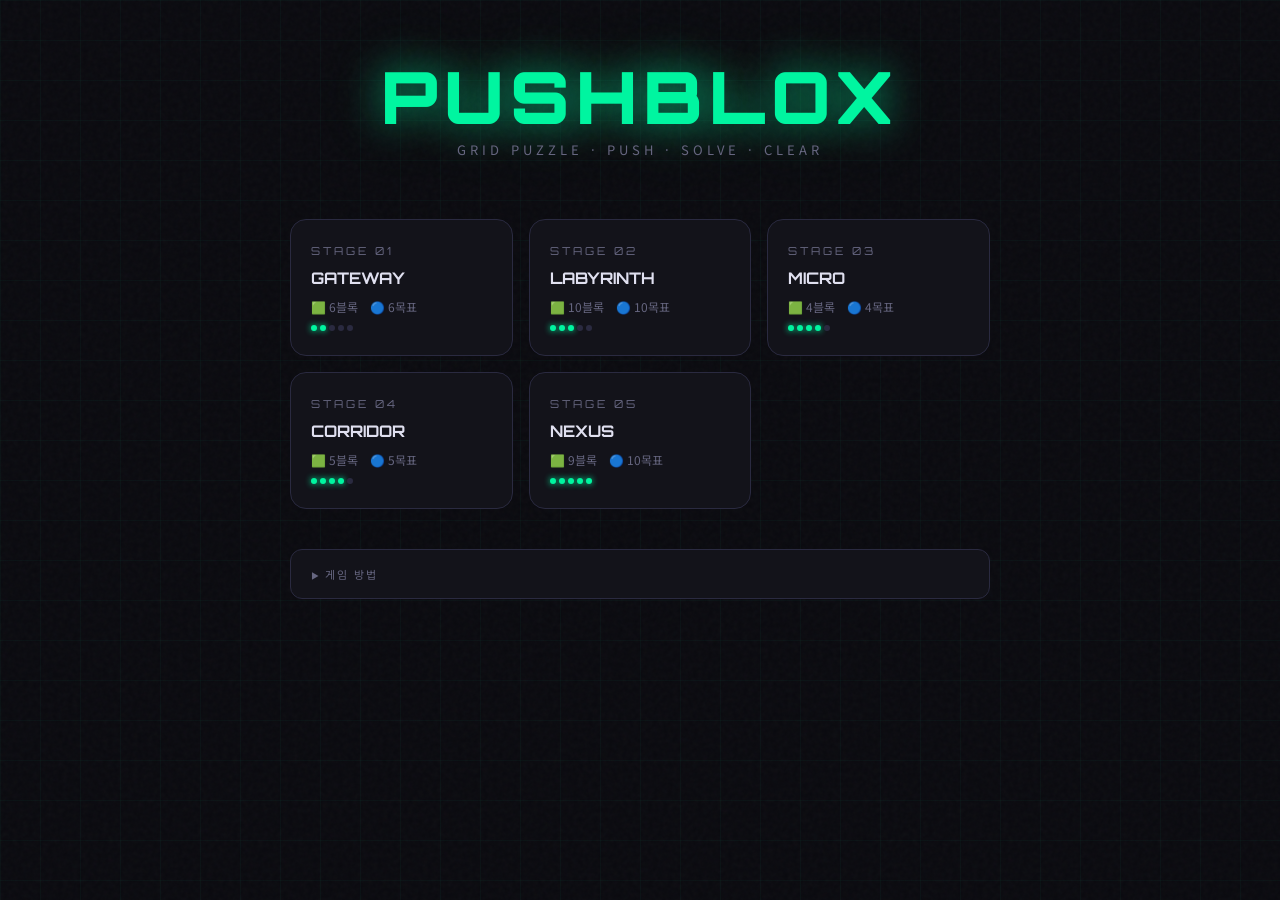
==== index.html @ e84e03a0 "feat: add stage, script, css" ====
<!DOCTYPE html>
<html lang="ko">
<head>
  <meta charset="UTF-8" />
  <meta name="viewport" content="width=device-width, initial-scale=1.0" />
  <meta name="description" content="PushBlox - HTML5 격자 퍼즐 게임. 빨간 공을 조종해 초록 블록을 파란 칸에 올려놓아라." />
  <title>PushBlox — Grid Puzzle</title>
  <link rel="stylesheet" href="css/style.css" />
</head>
<body>
<div class="page">

  <!-- Hero -->
  <section class="hero">
    <div class="hero-logo">PUSHBLOX</div>
    <div class="hero-tagline">Grid Puzzle · Push · Solve · Clear</div>
  </section>

  <!-- Stage cards -->
  <div class="stage-grid" id="stageGrid">

    <a href="stages/stage1.html" class="stage-card">
      <div class="cleared-badge" data-stage="1"></div>
      <div class="stage-card-num">STAGE 01</div>
      <div class="stage-card-name">GATEWAY</div>
      <div class="stage-card-info">
        <span>🟩 6블록</span>
        <span>🔵 6목표</span>
      </div>
      <div class="difficulty">
        <div class="dot on"></div><div class="dot on"></div>
        <div class="dot"></div><div class="dot"></div><div class="dot"></div>
      </div>
    </a>

    <a href="stages/stage2.html" class="stage-card">
      <div class="cleared-badge" data-stage="2"></div>
      <div class="stage-card-num">STAGE 02</div>
      <div class="stage-card-name">LABYRINTH</div>
      <div class="stage-card-info">
        <span>🟩 10블록</span>
        <span>🔵 10목표</span>
      </div>
      <div class="difficulty">
        <div class="dot on"></div><div class="dot on"></div><div class="dot on"></div>
        <div class="dot"></div><div class="dot"></div>
      </div>
    </a>

    <a href="stages/stage3.html" class="stage-card">
      <div class="cleared-badge" data-stage="3"></div>
      <div class="stage-card-num">STAGE 03</div>
      <div class="stage-card-name">MICRO</div>
      <div class="stage-card-info">
        <span>🟩 4블록</span>
        <span>🔵 4목표</span>
      </div>
      <div class="difficulty">
        <div class="dot on"></div><div class="dot on"></div><div class="dot on"></div>
        <div class="dot on"></div><div class="dot"></div>
      </div>
    </a>

    <a href="stages/stage4.html" class="stage-card">
      <div class="cleared-badge" data-stage="4"></div>
      <div class="stage-card-num">STAGE 04</div>
      <div class="stage-card-name">CORRIDOR</div>
      <div class="stage-card-info">
        <span>🟩 5블록</span>
        <span>🔵 5목표</span>
      </div>
      <div class="difficulty">
        <div class="dot on"></div><div class="dot on"></div><div class="dot on"></div>
        <div class="dot on"></div><div class="dot"></div>
      </div>
    </a>

    <a href="stages/stage5.html" class="stage-card">
      <div class="cleared-badge" data-stage="5"></div>
      <div class="stage-card-num">STAGE 05</div>
      <div class="stage-card-name">NEXUS</div>
      <div class="stage-card-info">
        <span>🟩 9블록</span>
        <span>🔵 10목표</span>
      </div>
      <div class="difficulty">
        <div class="dot on"></div><div class="dot on"></div><div class="dot on"></div>
        <div class="dot on"></div><div class="dot on"></div>
      </div>
    </a>

  </div>

  <!-- How to play -->
  <details class="instructions" style="width:100%;max-width:700px;margin-bottom:20px;">
    <summary>게임 방법</summary>
    <ol>
      <li><span class="r">빨간 공</span>을 방향키 (또는 화면 D패드, 스와이프)로 움직인다.</li>
      <li><span class="r">빨간 공</span>이 <span class="g">초록 블록</span>에 닿으면 밀린다.</li>
      <li>모든 <span class="g">초록 블록</span>을 <span class="b">파란 칸</span> 위에 올려놓으면 클리어!</li>
      <li><span class="g">초록 블록</span>은 <span class="w">흰 벽</span>이나 다른 블록으로는 이동 불가.</li>
      <li>키보드: <strong>↑↓←→</strong> 또는 <strong>WASD</strong> / 리셋: <strong>R</strong></li>
    </ol>
  </details>

</div>

<script src="js/game.js"></script>
<script>
  document.addEventListener('DOMContentLoaded', loadClearedBadges);
</script>
</body>
</html>
---- css/style.css ----
@import url('https://fonts.googleapis.com/css2?family=Orbitron:wght@400;700;900&family=Noto+Sans+KR:wght@300;400;700&display=swap');

/* ── CSS Variables ── */
:root {
  --bg:        #0a0a0f;
  --surface:   #13131a;
  --surface2:  #1c1c28;
  --border:    #2a2a40;
  --accent:    #00f5a0;
  --accent2:   #00d4ff;
  --red:       #ff3366;
  --blue:      #1a6cff;
  --green:     #00c853;
  --white-cell:#e8e8f0;
  --text:      #e0e0f0;
  --text-dim:  #666680;
  --glow:      0 0 20px rgba(0,245,160,0.4);
  --glow-red:  0 0 20px rgba(255,51,102,0.5);
  --glow-blue: 0 0 20px rgba(26,108,255,0.5);
}

/* ── Reset ── */
*, *::before, *::after { box-sizing: border-box; margin: 0; padding: 0; }

html { scroll-behavior: smooth; }

body {
  background-color: var(--bg);
  color: var(--text);
  font-family: 'Noto Sans KR', sans-serif;
  min-height: 100vh;
  overflow-x: hidden;
}

/* ── Noise texture overlay ── */
body::before {
  content: '';
  position: fixed;
  inset: 0;
  background-image: url("data:image/svg+xml,%3Csvg viewBox='0 0 200 200' xmlns='http://www.w3.org/2000/svg'%3E%3Cfilter id='n'%3E%3CfeTurbulence type='fractalNoise' baseFrequency='0.9' numOctaves='4' stitchTiles='stitch'/%3E%3C/filter%3E%3Crect width='100%25' height='100%25' filter='url(%23n)' opacity='0.03'/%3E%3C/svg%3E");
  pointer-events: none;
  z-index: 0;
}

/* ── Grid bg lines ── */
body::after {
  content: '';
  position: fixed;
  inset: 0;
  background-image:
    linear-gradient(rgba(0,245,160,0.03) 1px, transparent 1px),
    linear-gradient(90deg, rgba(0,245,160,0.03) 1px, transparent 1px);
  background-size: 40px 40px;
  pointer-events: none;
  z-index: 0;
}

/* ── Page wrapper ── */
.page {
  position: relative;
  z-index: 1;
  display: flex;
  flex-direction: column;
  align-items: center;
  min-height: 100vh;
  padding: 20px 16px 40px;
}

/* ── Header ── */
.game-header {
  width: 100%;
  max-width: 700px;
  display: flex;
  align-items: center;
  justify-content: space-between;
  padding: 16px 0 24px;
  border-bottom: 1px solid var(--border);
  margin-bottom: 24px;
}

.logo-link {
  text-decoration: none;
  display: flex;
  flex-direction: column;
  gap: 2px;
}

.logo-title {
  font-family: 'Orbitron', monospace;
  font-size: 22px;
  font-weight: 900;
  letter-spacing: 3px;
  color: var(--accent);
  text-shadow: var(--glow);
  line-height: 1;
}

.logo-sub {
  font-size: 10px;
  letter-spacing: 4px;
  color: var(--text-dim);
  text-transform: uppercase;
}

.stage-badge {
  font-family: 'Orbitron', monospace;
  font-size: 11px;
  font-weight: 700;
  letter-spacing: 2px;
  color: var(--accent2);
  background: rgba(0,212,255,0.08);
  border: 1px solid rgba(0,212,255,0.25);
  padding: 6px 14px;
  border-radius: 20px;
}

/* ── Stats bar ── */
.stats-bar {
  display: flex;
  gap: 16px;
  margin-bottom: 20px;
  width: 100%;
  max-width: 700px;
}

.stat-box {
  flex: 1;
  background: var(--surface);
  border: 1px solid var(--border);
  border-radius: 10px;
  padding: 10px 14px;
  display: flex;
  flex-direction: column;
  gap: 2px;
}

.stat-label {
  font-size: 9px;
  letter-spacing: 2px;
  text-transform: uppercase;
  color: var(--text-dim);
}

.stat-value {
  font-family: 'Orbitron', monospace;
  font-size: 22px;
  font-weight: 700;
  color: var(--accent);
  line-height: 1;
}

/* ── Grid wrapper ── */
.grid-wrapper {
  background: var(--surface);
  border: 1px solid var(--border);
  border-radius: 16px;
  padding: 16px;
  box-shadow: 0 0 60px rgba(0,0,0,0.6), inset 0 1px 0 rgba(255,255,255,0.04);
  margin-bottom: 20px;
}

/* ── Game Grid ── */
.grid-game {
  display: grid;
  position: relative;
  border-radius: 8px;
  overflow: hidden;
  gap: 1px;
  background: var(--border);
}

/* ── Cells ── */
.cell {
  background-color: var(--bg);
  position: relative;
  transition: background-color 0.1s;
}

.cell.white {
  background-color: var(--white-cell);
  background-image: linear-gradient(135deg, #d0d0e0 0%, var(--white-cell) 100%);
}

.cell.blue {
  background-color: #0d2a66;
  background-image: radial-gradient(circle at center, #1a6cff44, #0a1a44);
  box-shadow: inset 0 0 12px rgba(26,108,255,0.4);
}

.cell.blue::after {
  content: '';
  position: absolute;
  inset: 3px;
  border: 1px dashed rgba(26,108,255,0.5);
  border-radius: 3px;
  pointer-events: none;
}

/* ── Green block ── */
.custom-content {
  position: absolute;
  top: 50%;
  left: 50%;
  transform: translate(-50%, -50%);
  background: linear-gradient(135deg, #00e676, #00c853);
  width: 70%;
  height: 70%;
  cursor: pointer;
  border-radius: 6px;
  box-shadow: 0 2px 8px rgba(0,200,83,0.4), inset 0 1px 0 rgba(255,255,255,0.3);
  transition: transform 0.12s cubic-bezier(0.34,1.56,0.64,1), box-shadow 0.12s;
  z-index: 1;
}

.custom-content::before {
  content: '';
  position: absolute;
  top: 3px; left: 3px; right: 3px;
  height: 40%;
  background: rgba(255,255,255,0.15);
  border-radius: 3px 3px 0 0;
}

/* Green on blue = glowing */
.cell.blue .custom-content {
  background: linear-gradient(135deg, #00f5a0, #00c853);
  box-shadow: 0 0 16px rgba(0,245,160,0.7), inset 0 1px 0 rgba(255,255,255,0.4);
  animation: pulse-green 1.5s ease-in-out infinite;
}

@keyframes pulse-green {
  0%, 100% { box-shadow: 0 0 16px rgba(0,245,160,0.7), inset 0 1px 0 rgba(255,255,255,0.4); }
  50%       { box-shadow: 0 0 28px rgba(0,245,160,0.95), inset 0 1px 0 rgba(255,255,255,0.4); }
}

/* ── Red ball ── */
.red-ball {
  position: absolute;
  top: 50%;
  left: 50%;
  transform: translate(-50%, -50%);
  background: radial-gradient(circle at 35% 35%, #ff7096, #ff3366 60%, #cc0033);
  width: 70%;
  height: 70%;
  cursor: pointer;
  z-index: 2;
  border-radius: 50%;
  box-shadow: 0 2px 12px rgba(255,51,102,0.6), inset 0 -2px 4px rgba(0,0,0,0.3);
  transition: transform 0.12s cubic-bezier(0.34,1.56,0.64,1);
}

.red-ball::after {
  content: '';
  position: absolute;
  top: 15%; left: 20%;
  width: 30%; height: 25%;
  background: rgba(255,255,255,0.35);
  border-radius: 50%;
  filter: blur(2px);
}

/* ── Controls ── */
.controls-section {
  width: 100%;
  max-width: 700px;
  display: flex;
  align-items: center;
  justify-content: space-between;
  gap: 16px;
  margin-bottom: 20px;
}

.dpad {
  display: grid;
  grid-template-areas:
    '. up .'
    'left . right'
    '. down .';
  grid-template-columns: repeat(3, 44px);
  grid-template-rows: repeat(3, 44px);
  gap: 4px;
}

.dpad-btn {
  border: none;
  border-radius: 8px;
  background: var(--surface2);
  border: 1px solid var(--border);
  color: var(--text);
  font-size: 18px;
  cursor: pointer;
  display: flex;
  align-items: center;
  justify-content: center;
  transition: background 0.1s, transform 0.1s, box-shadow 0.1s;
  -webkit-tap-highlight-color: transparent;
  user-select: none;
}

.dpad-btn:hover  { background: var(--surface2); border-color: var(--accent); color: var(--accent); }
.dpad-btn:active { transform: scale(0.9); box-shadow: none; }
.dpad-btn[data-dir="up"]    { grid-area: up; }
.dpad-btn[data-dir="down"]  { grid-area: down; }
.dpad-btn[data-dir="left"]  { grid-area: left; }
.dpad-btn[data-dir="right"] { grid-area: right; }

.action-btns {
  display: flex;
  flex-direction: column;
  gap: 10px;
}

.btn {
  font-family: 'Orbitron', monospace;
  font-size: 10px;
  letter-spacing: 2px;
  font-weight: 700;
  border: none;
  border-radius: 8px;
  padding: 10px 20px;
  cursor: pointer;
  transition: all 0.15s;
  text-transform: uppercase;
  -webkit-tap-highlight-color: transparent;
}

.btn-reset {
  background: rgba(255,51,102,0.12);
  border: 1px solid rgba(255,51,102,0.35);
  color: var(--red);
}
.btn-reset:hover { background: rgba(255,51,102,0.22); box-shadow: var(--glow-red); }

.btn-hint {
  background: rgba(0,212,255,0.08);
  border: 1px solid rgba(0,212,255,0.25);
  color: var(--accent2);
}
.btn-hint:hover { background: rgba(0,212,255,0.16); box-shadow: var(--glow-blue); }

/* ── Instructions ── */
.instructions {
  width: 100%;
  max-width: 700px;
  background: var(--surface);
  border: 1px solid var(--border);
  border-radius: 12px;
  padding: 16px 20px;
  margin-bottom: 20px;
}

.instructions summary {
  font-size: 11px;
  letter-spacing: 2px;
  text-transform: uppercase;
  color: var(--text-dim);
  cursor: pointer;
  user-select: none;
  list-style: none;
}

.instructions summary::before { content: '▶ '; font-size: 8px; }
details[open] summary::before { content: '▼ '; }

.instructions ol {
  margin-top: 12px;
  padding-left: 20px;
  display: flex;
  flex-direction: column;
  gap: 8px;
}

.instructions li { font-size: 13px; line-height: 1.5; color: var(--text-dim); }
.instructions li .g { color: var(--green);  font-weight: 700; }
.instructions li .b { color: var(--blue);   font-weight: 700; }
.instructions li .r { color: var(--red);    font-weight: 700; }
.instructions li .w { color: var(--white-cell); font-weight: 700; }

/* ── Stage nav ── */
.stage-nav {
  width: 100%;
  max-width: 700px;
  display: flex;
  gap: 10px;
  flex-wrap: wrap;
}

.stage-link {
  flex: 1;
  min-width: 120px;
  text-decoration: none;
  font-family: 'Orbitron', monospace;
  font-size: 10px;
  letter-spacing: 2px;
  font-weight: 700;
  text-align: center;
  padding: 12px 16px;
  border-radius: 10px;
  background: var(--surface);
  border: 1px solid var(--border);
  color: var(--text-dim);
  transition: all 0.2s;
  text-transform: uppercase;
}

.stage-link:hover {
  border-color: var(--accent);
  color: var(--accent);
  background: rgba(0,245,160,0.06);
  box-shadow: var(--glow);
}

.stage-link.active {
  border-color: var(--accent);
  color: var(--accent);
  background: rgba(0,245,160,0.08);
}

/* ── Clear overlay ── */
.clear-overlay {
  display: none;
  position: fixed;
  inset: 0;
  background: rgba(0,0,0,0.85);
  z-index: 100;
  align-items: center;
  justify-content: center;
  flex-direction: column;
  gap: 24px;
  backdrop-filter: blur(8px);
}

.clear-overlay.show { display: flex; animation: fadeIn 0.4s ease; }

@keyframes fadeIn { from { opacity: 0; } to { opacity: 1; } }

.clear-card {
  background: var(--surface);
  border: 1px solid var(--accent);
  border-radius: 20px;
  padding: 40px 60px;
  text-align: center;
  box-shadow: 0 0 60px rgba(0,245,160,0.3);
  display: flex;
  flex-direction: column;
  align-items: center;
  gap: 16px;
}

.clear-emoji { font-size: 56px; animation: bounce 0.6s ease infinite alternate; }
@keyframes bounce { from { transform: translateY(0); } to { transform: translateY(-12px); } }

.clear-title {
  font-family: 'Orbitron', monospace;
  font-size: 28px;
  font-weight: 900;
  color: var(--accent);
  text-shadow: var(--glow);
  letter-spacing: 4px;
}

.clear-moves {
  font-size: 14px;
  color: var(--text-dim);
  letter-spacing: 1px;
}

.clear-moves span {
  color: var(--accent2);
  font-weight: 700;
  font-family: 'Orbitron', monospace;
}

.clear-btns { display: flex; gap: 12px; margin-top: 8px; }

.btn-next {
  background: linear-gradient(135deg, var(--accent), var(--accent2));
  color: #000;
  font-family: 'Orbitron', monospace;
  font-size: 11px;
  letter-spacing: 2px;
  font-weight: 900;
  border: none;
  border-radius: 10px;
  padding: 14px 28px;
  cursor: pointer;
  transition: opacity 0.15s, transform 0.15s;
  text-decoration: none;
  display: inline-block;
}

.btn-next:hover { opacity: 0.85; transform: translateY(-2px); }

/* ── Index page specific ── */
.hero {
  width: 100%;
  max-width: 700px;
  padding: 40px 0 20px;
  text-align: center;
}

.hero-logo {
  font-family: 'Orbitron', monospace;
  font-size: clamp(40px, 8vw, 72px);
  font-weight: 900;
  letter-spacing: 6px;
  color: var(--accent);
  text-shadow: 0 0 40px rgba(0,245,160,0.6), 0 0 80px rgba(0,245,160,0.2);
  line-height: 1;
  margin-bottom: 8px;
}

.hero-tagline {
  font-size: 13px;
  letter-spacing: 4px;
  color: var(--text-dim);
  text-transform: uppercase;
  margin-bottom: 40px;
}

.stage-grid {
  width: 100%;
  max-width: 700px;
  display: grid;
  grid-template-columns: repeat(auto-fill, minmax(180px, 1fr));
  gap: 16px;
  margin-bottom: 40px;
}

.stage-card {
  text-decoration: none;
  background: var(--surface);
  border: 1px solid var(--border);
  border-radius: 16px;
  padding: 24px 20px;
  display: flex;
  flex-direction: column;
  gap: 10px;
  transition: all 0.2s;
  position: relative;
  overflow: hidden;
}

.stage-card::before {
  content: '';
  position: absolute;
  top: 0; left: 0; right: 0;
  height: 2px;
  background: linear-gradient(90deg, var(--accent), var(--accent2));
  transform: scaleX(0);
  transform-origin: left;
  transition: transform 0.3s;
}

.stage-card:hover { border-color: rgba(0,245,160,0.4); transform: translateY(-4px); box-shadow: 0 12px 40px rgba(0,0,0,0.4); }
.stage-card:hover::before { transform: scaleX(1); }

.stage-card-num {
  font-family: 'Orbitron', monospace;
  font-size: 11px;
  letter-spacing: 3px;
  color: var(--text-dim);
}

.stage-card-name {
  font-family: 'Orbitron', monospace;
  font-size: 16px;
  font-weight: 700;
  color: var(--text);
}

.stage-card-info {
  font-size: 12px;
  color: var(--text-dim);
  display: flex;
  gap: 12px;
}

.stage-card-info span { display: flex; align-items: center; gap: 4px; }

.difficulty {
  display: flex;
  gap: 3px;
}

.dot {
  width: 6px; height: 6px;
  border-radius: 50%;
  background: var(--border);
}

.dot.on { background: var(--accent); box-shadow: 0 0 6px var(--accent); }

.cleared-badge {
  position: absolute;
  top: 12px; right: 12px;
  font-size: 16px;
}

/* ── Canvas progress ── */
#progressCanvas {
  position: absolute;
  top: 0; left: 0;
  pointer-events: none;
  border-radius: 12px;
  opacity: 0.15;
}

/* ── Swipe hint ── */
.swipe-hint {
  font-size: 11px;
  letter-spacing: 2px;
  color: var(--text-dim);
  text-align: center;
  margin-top: 8px;
}

/* ── Responsive ── */
@media (max-width: 600px) {
  .grid-wrapper { padding: 10px; }
  .controls-section { justify-content: center; }
  .action-btns { flex-direction: row; flex-wrap: wrap; }
  .stats-bar { gap: 8px; }
  .stat-value { font-size: 18px; }
}

@media (hover: none) {
  .dpad-btn:hover { background: var(--surface2); border-color: var(--border); color: var(--text); }
}
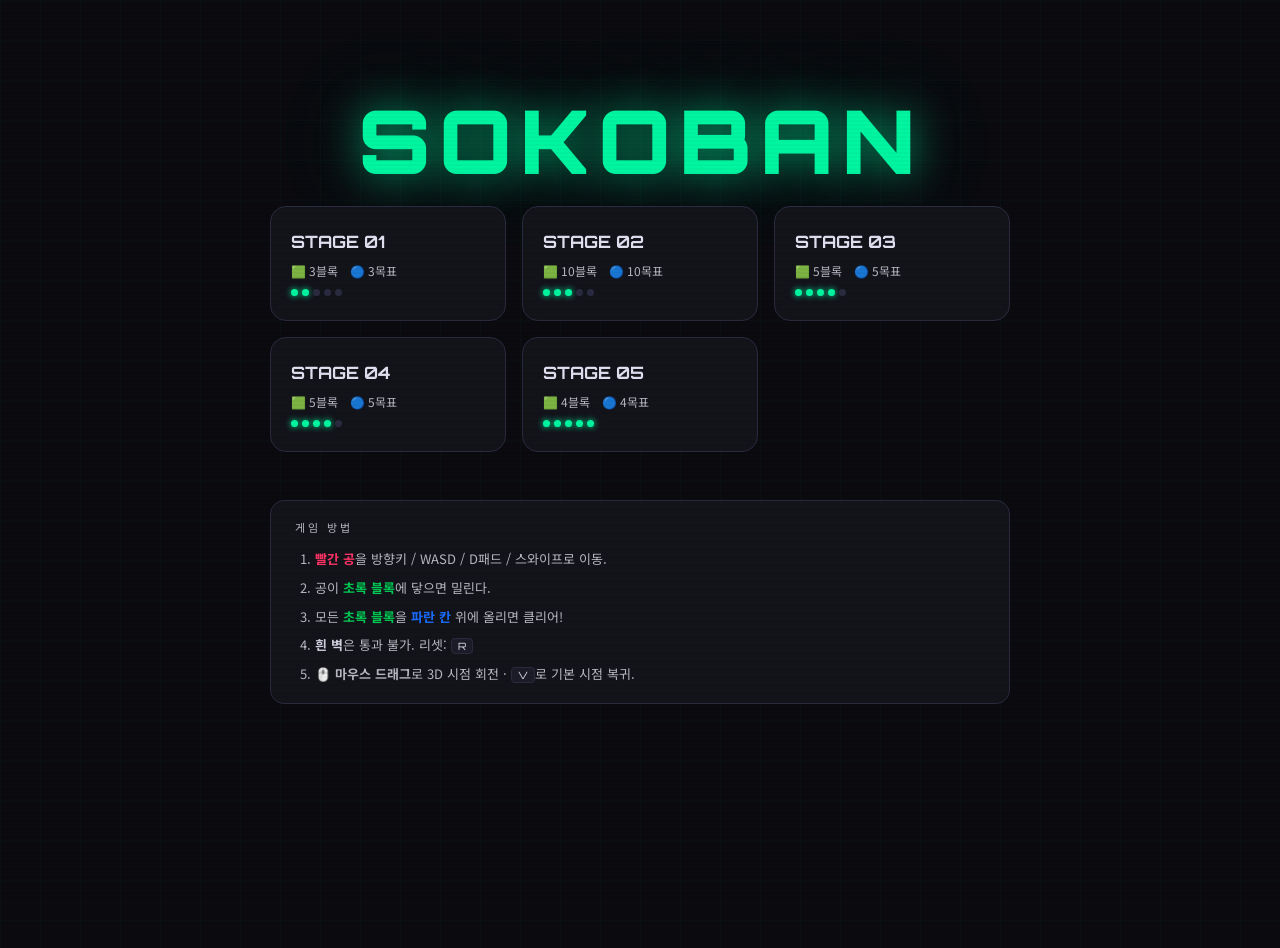
==== commit 6b62e2f8: "feat: map change, scale up/down" ====
--- a/index.html
+++ b/index.html
@@ -1,113 +1,123 @@
-<!DOCTYPE html>
+<!doctype html>
 <html lang="ko">
-<head>
-  <meta charset="UTF-8" />
-  <meta name="viewport" content="width=device-width, initial-scale=1.0" />
-  <meta name="description" content="PushBlox - HTML5 격자 퍼즐 게임. 빨간 공을 조종해 초록 블록을 파란 칸에 올려놓아라." />
-  <title>PushBlox — Grid Puzzle</title>
-  <link rel="stylesheet" href="css/style.css" />
-</head>
-<body>
-<div class="page">
+  <head>
+    <meta charset="UTF-8" />
+    <meta name="viewport" content="width=device-width, initial-scale=1.0" />
+    <meta
+      name="description"
+      content="SOKOBAN 3D — HTML5 Three.js 기반 3D 격자 퍼즐 게임"
+    />
+    <title>SOKOBAN 3D</title>
+    <link rel="stylesheet" href="css/base.css" />
+    <link rel="stylesheet" href="css/index.css" />
+  </head>
+  <body class="index-body">
+    <div class="index-page">
+      <div class="hero">SOKOBAN</div>
 
-  <!-- Hero -->
-  <section class="hero">
-    <div class="hero-logo">PUSHBLOX</div>
-    <div class="hero-tagline">Grid Puzzle · Push · Solve · Clear</div>
-  </section>
+      <div class="stage-grid">
+        <a href="stages/stage1.html" class="stage-card">
+          <div class="cleared-badge" data-stage="1"></div>
+          <div class="stage-card-num">STAGE 01</div>
+          <div class="stage-card-info">
+            <span>🟩 3블록</span><span>🔵 3목표</span>
+          </div>
+          <div class="difficulty">
+            <div class="dot on"></div>
+            <div class="dot on"></div>
+            <div class="dot"></div>
+            <div class="dot"></div>
+            <div class="dot"></div>
+          </div>
+        </a>
+        <a href="stages/stage2.html" class="stage-card">
+          <div class="cleared-badge" data-stage="2"></div>
+          <div class="stage-card-num">STAGE 02</div>
+          <div class="stage-card-info">
+            <span>🟩 10블록</span><span>🔵 10목표</span>
+          </div>
+          <div class="difficulty">
+            <div class="dot on"></div>
+            <div class="dot on"></div>
+            <div class="dot on"></div>
+            <div class="dot"></div>
+            <div class="dot"></div>
+          </div>
+        </a>
+        <a href="stages/stage3.html" class="stage-card">
+          <div class="cleared-badge" data-stage="3"></div>
+          <div class="stage-card-num">STAGE 03</div>
+          <div class="stage-card-info">
+            <span>🟩 5블록</span><span>🔵 5목표</span>
+          </div>
+          <div class="difficulty">
+            <div class="dot on"></div>
+            <div class="dot on"></div>
+            <div class="dot on"></div>
+            <div class="dot on"></div>
+            <div class="dot"></div>
+          </div>
+        </a>
+        <a href="stages/stage4.html" class="stage-card">
+          <div class="cleared-badge" data-stage="4"></div>
+          <div class="stage-card-num">STAGE 04</div>
+          <div class="stage-card-info">
+            <span>🟩 5블록</span><span>🔵 5목표</span>
+          </div>
+          <div class="difficulty">
+            <div class="dot on"></div>
+            <div class="dot on"></div>
+            <div class="dot on"></div>
+            <div class="dot on"></div>
+            <div class="dot"></div>
+          </div>
+        </a>
+        <a href="stages/stage5.html" class="stage-card">
+          <div class="cleared-badge" data-stage="5"></div>
+          <div class="stage-card-num">STAGE 05</div>
+          <div class="stage-card-info">
+            <span>🟩 4블록</span><span>🔵 4목표</span>
+          </div>
+          <div class="difficulty">
+            <div class="dot on"></div>
+            <div class="dot on"></div>
+            <div class="dot on"></div>
+            <div class="dot on"></div>
+            <div class="dot on"></div>
+          </div>
+        </a>
+      </div>
 
-  <!-- Stage cards -->
-  <div class="stage-grid" id="stageGrid">
-
-    <a href="stages/stage1.html" class="stage-card">
-      <div class="cleared-badge" data-stage="1"></div>
-      <div class="stage-card-num">STAGE 01</div>
-      <div class="stage-card-name">GATEWAY</div>
-      <div class="stage-card-info">
-        <span>🟩 6블록</span>
-        <span>🔵 6목표</span>
+      <div class="how-to-play">
+        <summary>게임 방법</summary>
+        <ol>
+          <li>
+            <span class="c-red">빨간 공</span>을 방향키 / WASD / D패드 /
+            스와이프로 이동.
+          </li>
+          <li>공이 <span class="c-green">초록 블록</span>에 닿으면 밀린다.</li>
+          <li>
+            모든 <span class="c-green">초록 블록</span>을
+            <span class="c-blue">파란 칸</span> 위에 올리면 클리어!
+          </li>
+          <li>
+            <span class="c-white">흰 벽</span>은 통과 불가. 리셋: <kbd>R</kbd>
+          </li>
+          <li>
+            🖱️ <strong>마우스 드래그</strong>로 3D 시점 회전 · <kbd>V</kbd>로
+            기본 시점 복귀.
+          </li>
+        </ol>
       </div>
-      <div class="difficulty">
-        <div class="dot on"></div><div class="dot on"></div>
-        <div class="dot"></div><div class="dot"></div><div class="dot"></div>
-      </div>
-    </a>
-
-    <a href="stages/stage2.html" class="stage-card">
-      <div class="cleared-badge" data-stage="2"></div>
-      <div class="stage-card-num">STAGE 02</div>
-      <div class="stage-card-name">LABYRINTH</div>
-      <div class="stage-card-info">
-        <span>🟩 10블록</span>
-        <span>🔵 10목표</span>
-      </div>
-      <div class="difficulty">
-        <div class="dot on"></div><div class="dot on"></div><div class="dot on"></div>
-        <div class="dot"></div><div class="dot"></div>
-      </div>
-    </a>
-
-    <a href="stages/stage3.html" class="stage-card">
-      <div class="cleared-badge" data-stage="3"></div>
-      <div class="stage-card-num">STAGE 03</div>
-      <div class="stage-card-name">MICRO</div>
-      <div class="stage-card-info">
-        <span>🟩 4블록</span>
-        <span>🔵 4목표</span>
-      </div>
-      <div class="difficulty">
-        <div class="dot on"></div><div class="dot on"></div><div class="dot on"></div>
-        <div class="dot on"></div><div class="dot"></div>
-      </div>
-    </a>
-
-    <a href="stages/stage4.html" class="stage-card">
-      <div class="cleared-badge" data-stage="4"></div>
-      <div class="stage-card-num">STAGE 04</div>
-      <div class="stage-card-name">CORRIDOR</div>
-      <div class="stage-card-info">
-        <span>🟩 5블록</span>
-        <span>🔵 5목표</span>
-      </div>
-      <div class="difficulty">
-        <div class="dot on"></div><div class="dot on"></div><div class="dot on"></div>
-        <div class="dot on"></div><div class="dot"></div>
-      </div>
-    </a>
-
-    <a href="stages/stage5.html" class="stage-card">
-      <div class="cleared-badge" data-stage="5"></div>
-      <div class="stage-card-num">STAGE 05</div>
-      <div class="stage-card-name">NEXUS</div>
-      <div class="stage-card-info">
-        <span>🟩 9블록</span>
-        <span>🔵 10목표</span>
-      </div>
-      <div class="difficulty">
-        <div class="dot on"></div><div class="dot on"></div><div class="dot on"></div>
-        <div class="dot on"></div><div class="dot on"></div>
-      </div>
-    </a>
-
-  </div>
-
-  <!-- How to play -->
-  <details class="instructions" style="width:100%;max-width:700px;margin-bottom:20px;">
-    <summary>게임 방법</summary>
-    <ol>
-      <li><span class="r">빨간 공</span>을 방향키 (또는 화면 D패드, 스와이프)로 움직인다.</li>
-      <li><span class="r">빨간 공</span>이 <span class="g">초록 블록</span>에 닿으면 밀린다.</li>
-      <li>모든 <span class="g">초록 블록</span>을 <span class="b">파란 칸</span> 위에 올려놓으면 클리어!</li>
-      <li><span class="g">초록 블록</span>은 <span class="w">흰 벽</span>이나 다른 블록으로는 이동 불가.</li>
-      <li>키보드: <strong>↑↓←→</strong> 또는 <strong>WASD</strong> / 리셋: <strong>R</strong></li>
-    </ol>
-  </details>
-
-</div>
-
-<script src="js/game.js"></script>
-<script>
-  document.addEventListener('DOMContentLoaded', loadClearedBadges);
-</script>
-</body>
+    </div>
+    <script>
+      const cleared = JSON.parse(
+        localStorage.getItem("SOKOBAN_cleared") || "[]",
+      );
+      cleared.forEach((id) => {
+        const b = document.querySelector(`.cleared-badge[data-stage="${id}"]`);
+        if (b) b.textContent = "✅";
+      });
+    </script>
+  </body>
 </html>
--- a/css/base.css
+++ b/css/base.css
@@ -0,0 +1,67 @@
+/* ══════════════════════════════════════════════
+   base.css
+   CSS 변수 / 리셋 / body 기반 설정
+   ══════════════════════════════════════════════ */
+
+@import url("https://fonts.googleapis.com/css2?family=Orbitron:wght@400;700;900&family=Noto+Sans+KR:wght@300;400;700&display=swap");
+
+/* ── CSS 변수 ── */
+:root {
+  --bg: #0a0a0f;
+  --surface: #13131a;
+  --surface2: #1c1c28;
+  --border: #2a2a40;
+  --accent: #00f5a0;
+  --accent2: #00d4ff;
+  --red: #ff3366;
+  --blue: #1a6cff;
+  --green: #00c853;
+  --white-cell: #d0d0e0;
+  --text: #e0e0f0;
+  --text-dim: #b7b7c2;
+
+  --glow-green: 0 0 20px rgba(0, 245, 160, 0.4);
+  --glow-red: 0 0 20px rgba(255, 51, 102, 0.5);
+  --glow-blue: 0 0 20px rgba(26, 108, 255, 0.4);
+
+  --font-display: "Orbitron", monospace;
+  --font-body: "Noto Sans KR", sans-serif;
+}
+
+/* ── 리셋 ── */
+*,
+*::before,
+*::after {
+  box-sizing: border-box;
+  margin: 0;
+  padding: 0;
+}
+
+html {
+  scroll-behavior: smooth;
+}
+
+body {
+  background-color: var(--bg);
+  color: var(--text);
+  font-family: var(--font-body);
+  -webkit-font-smoothing: antialiased;
+  -moz-osx-font-smoothing: grayscale;
+  padding: 24px;
+}
+
+/* ── 스캔라인 오버레이 (게임 분위기용) ── */
+body::before {
+  content: "";
+  position: fixed;
+  inset: 0;
+  background: repeating-linear-gradient(
+    0deg,
+    transparent,
+    transparent 2px,
+    rgba(0, 0, 0, 0.025) 2px,
+    rgba(0, 0, 0, 0.025) 4px
+  );
+  pointer-events: none;
+  z-index: 50;
+}
--- a/css/index.css
+++ b/css/index.css
@@ -0,0 +1,219 @@
+/* ══════════════════════════════════════════════
+   index.css
+   메인 허브(index.html) 전용 스타일
+   스테이지 선택 카드 / 히어로 / 설명 등
+   ══════════════════════════════════════════════ */
+
+/* ── 인덱스 페이지 전용 body ── */
+body.index-body {
+  overflow-y: auto;
+  /* 배경 격자 패턴 */
+  background-image:
+    linear-gradient(rgba(0, 245, 160, 0.025) 1px, transparent 1px),
+    linear-gradient(90deg, rgba(0, 245, 160, 0.025) 1px, transparent 1px);
+  background-size: 40px 40px;
+}
+
+/* ── 페이지 래퍼 ── */
+.index-page {
+  display: flex;
+  flex-direction: column;
+  align-items: center;
+  min-height: 100vh;
+  padding: 24px 16px 60px;
+}
+
+/* ─────────────── HERO ─────────────── */
+.hero {
+  text-align: center;
+  padding: 48px 0 12px;
+  font-family: var(--font-display);
+  font-size: clamp(48px, 10vw, 88px);
+  font-weight: 900;
+  letter-spacing: 8px;
+  color: var(--accent);
+  text-shadow:
+    0 0 40px rgba(0, 245, 160, 0.6),
+    0 0 100px rgba(0, 245, 160, 0.2);
+  line-height: 1;
+  margin-bottom: 10px;
+}
+
+/* ─────────────── STAGE GRID ─────────────── */
+.stage-grid {
+  width: 100%;
+  max-width: 740px;
+  display: grid;
+  grid-template-columns: repeat(auto-fill, minmax(210px, 1fr));
+  gap: 16px;
+  margin-bottom: 48px;
+}
+
+/* ── 스테이지 카드 ── */
+.stage-card {
+  text-decoration: none;
+  background: var(--surface);
+  border: 1px solid var(--border);
+  border-radius: 16px;
+  padding: 24px 20px;
+  display: flex;
+  flex-direction: column;
+  gap: 10px;
+  transition:
+    border-color 0.25s,
+    transform 0.25s,
+    box-shadow 0.25s;
+  position: relative;
+  overflow: hidden;
+}
+
+/* 상단 그라디언트 바 (hover 시 등장) */
+.stage-card::before {
+  content: "";
+  position: absolute;
+  top: 0;
+  left: 0;
+  right: 0;
+  height: 2px;
+  background: linear-gradient(90deg, var(--accent), var(--accent2));
+  transform: scaleX(0);
+  transform-origin: left;
+  transition: transform 0.3s ease;
+}
+
+.stage-card:hover {
+  border-color: rgba(0, 245, 160, 0.4);
+  transform: translateY(-5px);
+  box-shadow:
+    0 16px 48px rgba(0, 0, 0, 0.5),
+    0 0 30px rgba(0, 245, 160, 0.08);
+}
+
+.stage-card:hover::before {
+  transform: scaleX(1);
+}
+
+.stage-card-num {
+  font-family: var(--font-display);
+  font-size: 17px;
+  font-weight: 700;
+  color: var(--text);
+}
+
+.stage-card-info {
+  font-size: 12px;
+  color: var(--text-dim);
+  display: flex;
+  gap: 12px;
+}
+
+/* ── 난이도 점 ── */
+.difficulty {
+  display: flex;
+  gap: 4px;
+}
+
+.dot {
+  width: 7px;
+  height: 7px;
+  border-radius: 50%;
+  background: var(--border);
+}
+
+.dot.on {
+  background: var(--accent);
+  box-shadow: 0 0 6px var(--accent);
+}
+
+/* ── 클리어 뱃지 ── */
+.cleared-badge {
+  position: absolute;
+  top: 14px;
+  right: 14px;
+  font-size: 18px;
+  line-height: 1;
+}
+
+/* ─────────────── HOW TO PLAY ─────────────── */
+.how-to-play {
+  width: 100%;
+  max-width: 740px;
+  background: var(--surface);
+  border: 1px solid var(--border);
+  border-radius: 14px;
+  padding: 18px 24px;
+  margin-bottom: 24px;
+}
+
+.how-to-play summary {
+  font-size: 11px;
+  letter-spacing: 3px;
+  text-transform: uppercase;
+  color: var(--text-dim);
+  cursor: pointer;
+  user-select: none;
+  list-style: none;
+}
+
+.how-to-play summary::marker,
+.how-to-play summary::-webkit-details-marker {
+  display: none;
+}
+
+.how-to-play ol {
+  margin-top: 14px;
+  padding-left: 20px;
+  display: flex;
+  flex-direction: column;
+  gap: 8px;
+}
+
+.how-to-play li {
+  font-size: 13px;
+  line-height: 1.6;
+  color: var(--text-dim);
+}
+
+.how-to-play .c-red {
+  color: var(--red);
+  font-weight: 700;
+}
+.how-to-play .c-green {
+  color: var(--green);
+  font-weight: 700;
+}
+.how-to-play .c-blue {
+  color: var(--blue);
+  font-weight: 700;
+}
+.how-to-play .c-white {
+  color: var(--white-cell);
+  font-weight: 700;
+}
+
+.how-to-play kbd {
+  background: var(--surface2);
+  border: 1px solid var(--border);
+  border-radius: 4px;
+  padding: 1px 6px;
+  font-family: var(--font-display);
+  font-size: 10px;
+  color: var(--text);
+}
+
+/* ─────────────── 반응형 ─────────────── */
+@media (max-width: 480px) {
+  .hero-logo {
+    letter-spacing: 4px;
+  }
+  .stage-grid {
+    grid-template-columns: 1fr 1fr;
+    gap: 12px;
+  }
+  .stage-card {
+    padding: 18px 14px;
+  }
+  .stage-card-name {
+    font-size: 14px;
+  }
+}
